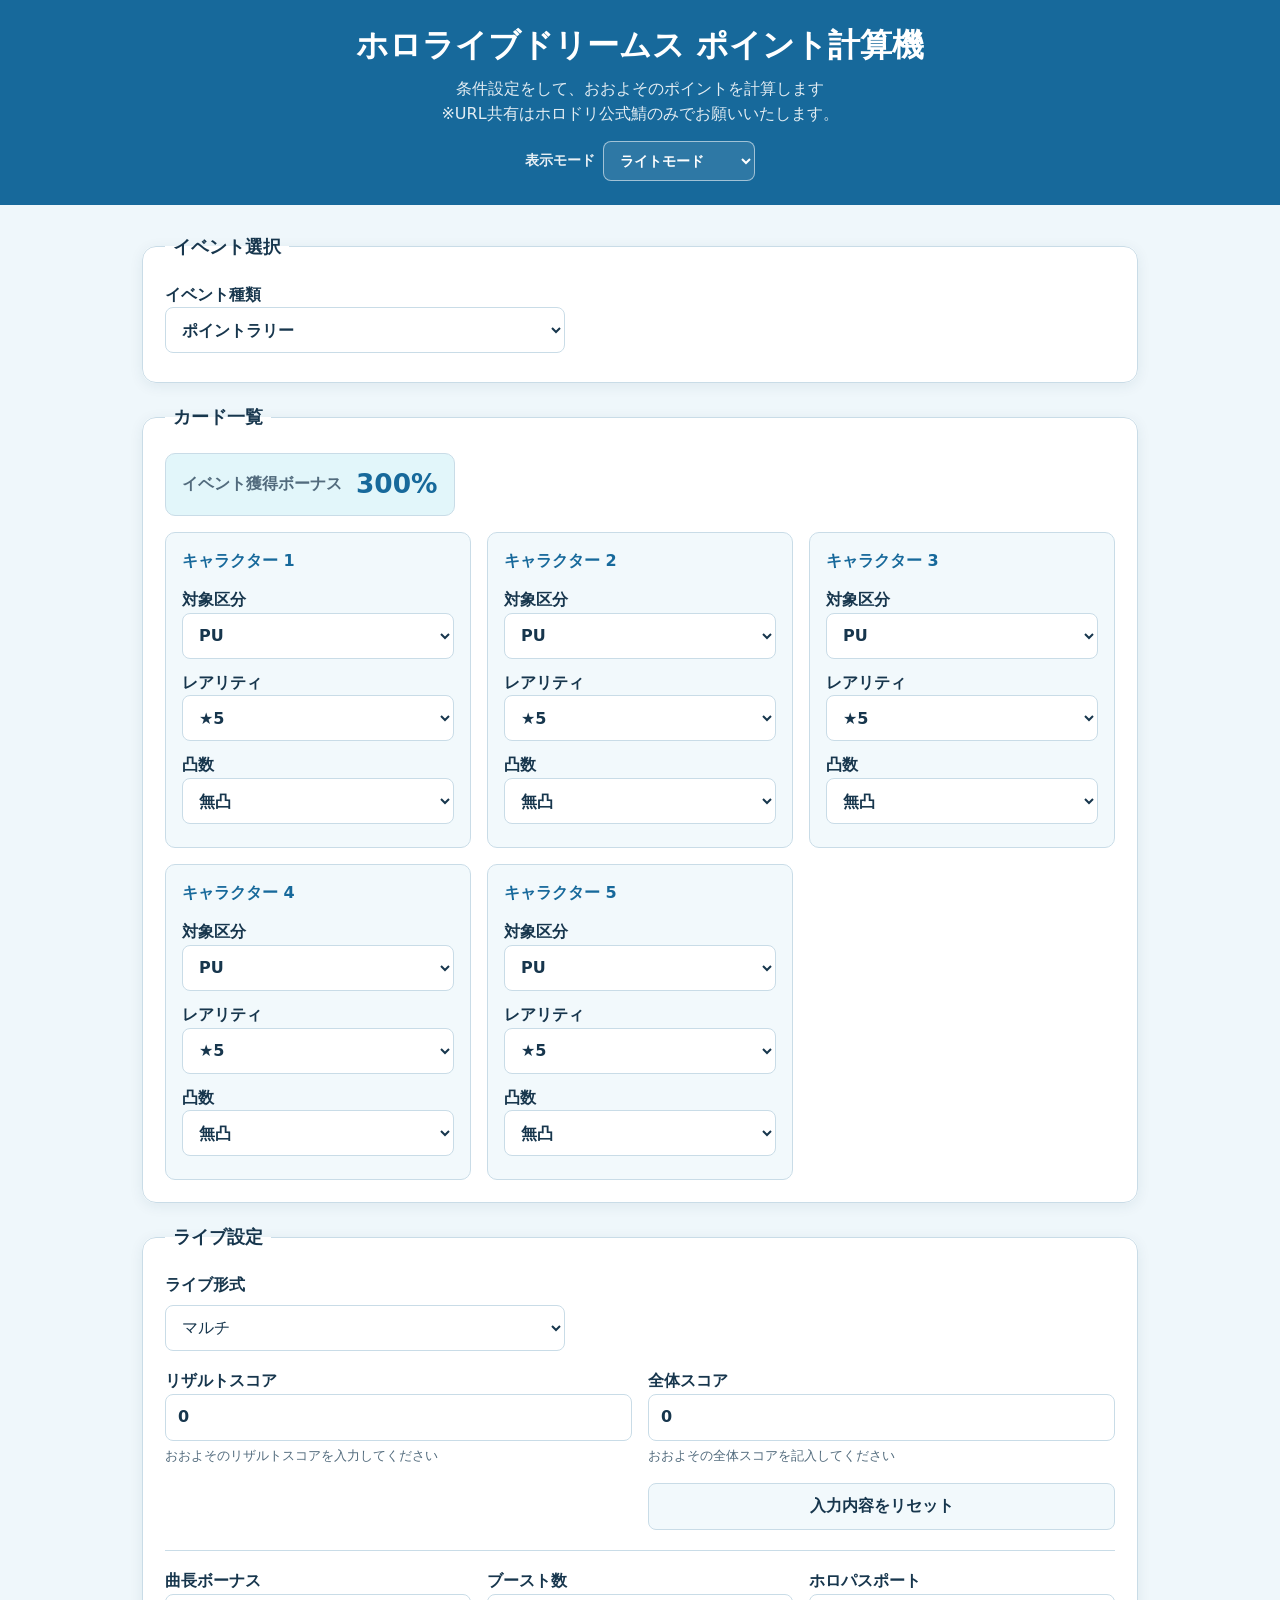
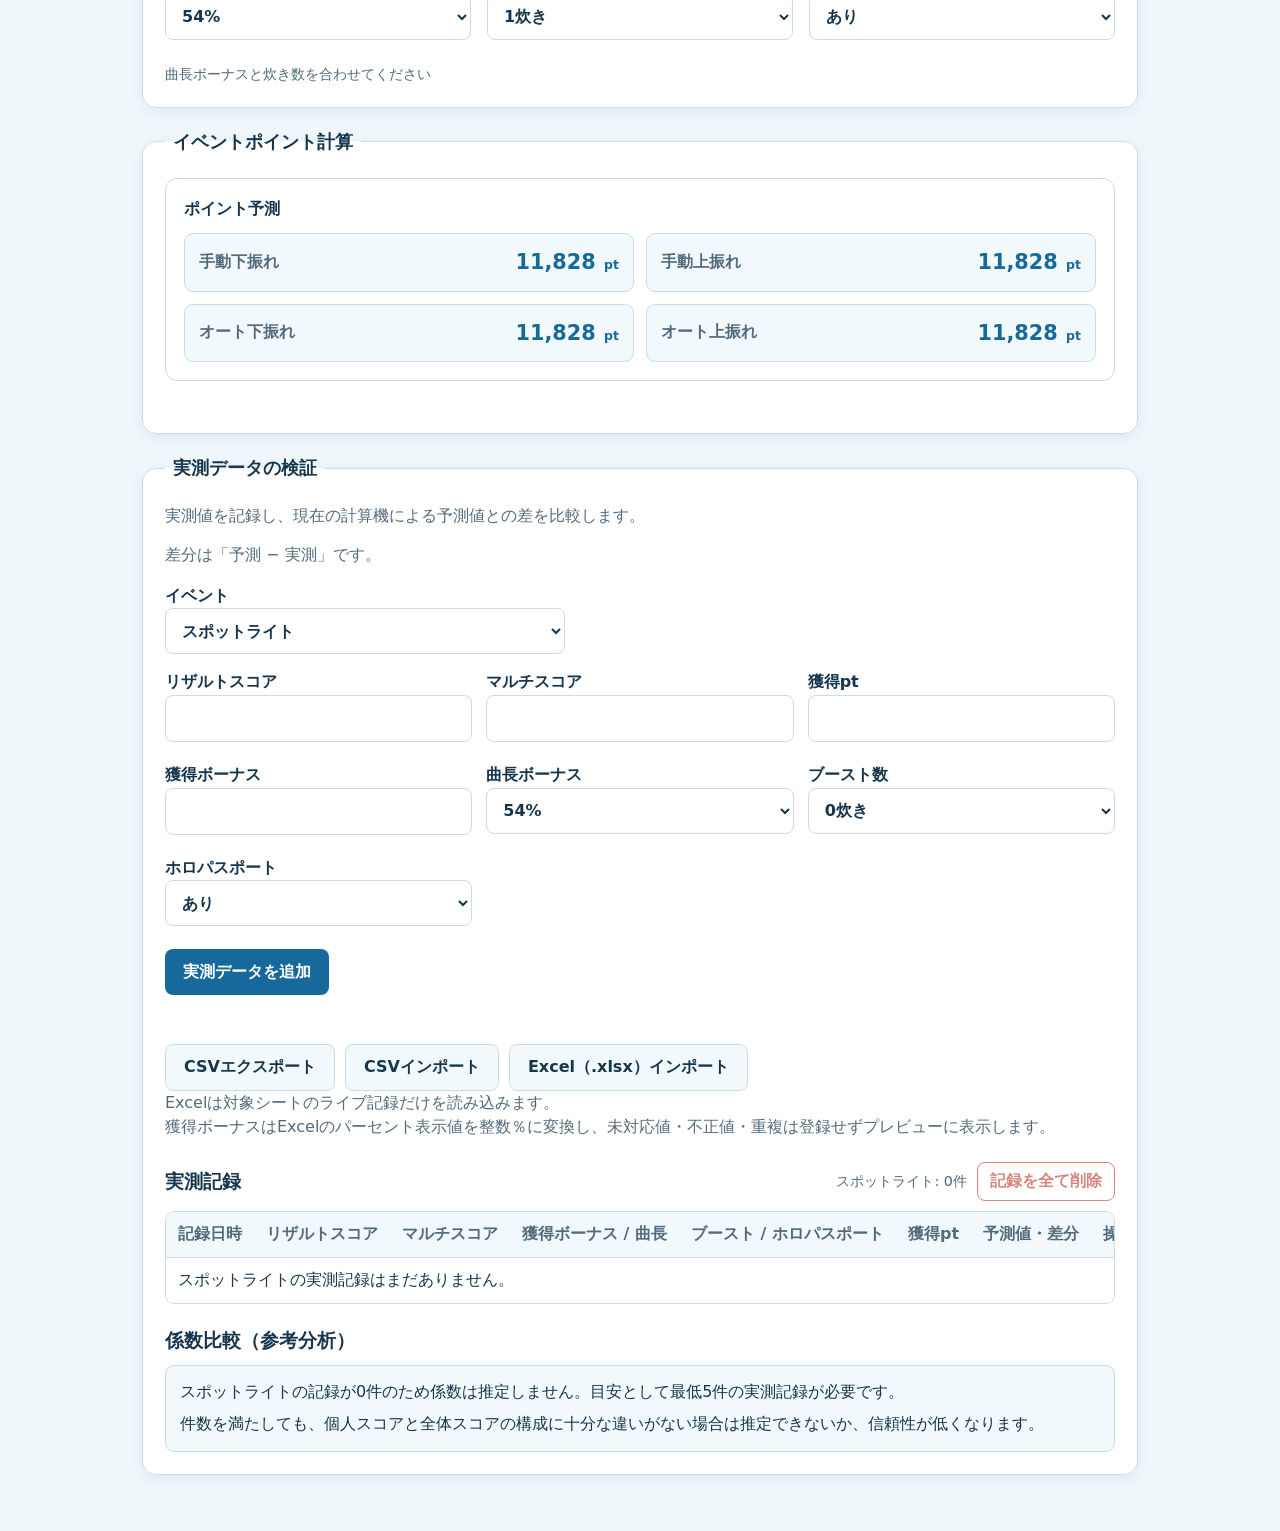
==== index.html @ d976ee6e "Update page sharing descriptions Co-authored-by: Copilot <223556219+Copilot@users.noreply.github.com" ====
<!doctype html>
<html lang="ja">
<head>
  <meta charset="utf-8">
  <meta name="viewport" content="width=device-width, initial-scale=1">
  <meta name="description" content="編成とライブ条件からイベントポイントを計算します。&#10;※URL共有はホロドリ公式鯖のみでお願いいたします。">
  <meta property="og:description" content="編成とライブ条件からイベントポイントを計算します。&#10;※URL共有はホロドリ公式鯖のみでお願いいたします。">
  <meta name="theme-color" content="#17699b">
  <title>ホロライブドリームス ポイント計算機</title>
  <link rel="stylesheet" href="style.css">
</head>
<body data-theme="light">
  <header class="site-header">
    <div class="header-copy">
      <h1>ホロライブドリームス ポイント計算機</h1>
      <p>条件設定をして、おおよそのポイントを計算します<br>※URL共有はホロドリ公式鯖のみでお願いいたします。</p>
    </div>
    <label class="theme-control" for="theme-mode">
      <span>表示モード</span>
      <select id="theme-mode" aria-label="表示モード">
        <option value="light">ライトモード</option>
        <option value="dark">ダークモード</option>
      </select>
    </label>
  </header>

  <main class="calculator">
    <p id="storage-error" class="storage-error" role="alert" hidden></p>

    <fieldset class="event-settings">
      <legend>イベント選択</legend>
      <div class="event-controls">
        <label class="event-type-control" for="event-mode">
          イベント種類
          <select id="event-mode">
            <option value="rally">ポイントラリー</option>
            <option value="spotlight">スポットライト</option>
          </select>
        </label>
      </div>
    </fieldset>

    <fieldset class="team-settings">
      <legend>カード一覧</legend>
      <div class="card-list-summary">
        <div class="formation-summary" aria-live="polite">
          <span>イベント獲得ボーナス</span>
          <strong id="formation-bonus">0%</strong>
        </div>
      </div>
      <div id="character-list" class="character-grid"></div>
    </fieldset>

    <fieldset class="live-settings">
      <legend>ライブ設定</legend>
      <div class="live-format form-field">
        <label for="live-mode">ライブ形式</label>
        <select id="live-mode">
          <option value="solo">ソロ</option>
          <option value="multi" selected>マルチ</option>
        </select>
      </div>

      <div class="score-settings-group">
        <label for="unit-score">
          リザルトスコア
          <input id="unit-score" type="text" inputmode="numeric" pattern="[0-9]*" value="0" autocomplete="off">
          <span class="field-help">おおよそのリザルトスコアを入力してください</span>
        </label>
        <div id="multi-score-field" class="multi-score-group" hidden>
          <label for="multi-score">
            全体スコア
            <input id="multi-score" type="text" inputmode="numeric" pattern="[0-9]*" value="0" autocomplete="off">
            <span class="field-help">おおよその全体スコアを記入してください</span>
          </label>
          <button id="reset-settings" class="reset-button" type="button">入力内容をリセット</button>
        </div>
      </div>

      <div class="bonus-settings-group">
        <label for="song-rate">
          曲長ボーナス
          <select id="song-rate"></select>
        </label>
        <label for="boost-count">
          ブースト数
          <select id="boost-count">
            <option value="0">0炊き</option>
            <option value="1" selected>1炊き</option>
            <option value="2">2炊き</option>
            <option value="3">3炊き</option>
            <option value="5">5炊き</option>
            <option value="10">10炊き</option>
          </select>
        </label>
        <label for="holopass">
          ホロパスポート
          <select id="holopass">
            <option value="1">なし</option>
            <option value="2" selected>あり</option>
          </select>
        </label>
        <p class="field-help bonus-note">曲長ボーナスと炊き数を合わせてください</p>
      </div>
    </fieldset>

    <fieldset class="calculation-settings">
      <legend>イベントポイント計算</legend>
      <output id="point-result" hidden>—</output>
      <div class="range-results" aria-label="ポイント予測">
        <h3>ポイント予測</h3>
        <div class="range-results-grid">
          <div class="range-result">
            <span>手動下振れ</span>
            <strong><output id="manual-low-result">—</output><small> pt</small></strong>
          </div>
          <div class="range-result">
            <span>手動上振れ</span>
            <strong><output id="manual-high-result">—</output><small> pt</small></strong>
          </div>
          <div class="range-result">
            <span>オート下振れ</span>
            <strong><output id="auto-low-result">—</output><small> pt</small></strong>
          </div>
          <div class="range-result">
            <span>オート上振れ</span>
            <strong><output id="auto-high-result">—</output><small> pt</small></strong>
          </div>
        </div>
      </div>
      <p id="point-error" class="point-error" role="alert"></p>
    </fieldset>

    <div id="spotlight-validation-root"></div>
  </main>
  <script src="script.js"></script>
  <script src="xlsx-import.js"></script>
  <script src="validation.js"></script>
</body>
</html>
---- style.css ----
:root,
body[data-theme="light"] {
  color-scheme: light;
  --page-bg: #eff7fb;
  --surface: #ffffff;
  --surface-muted: #f2f9fc;
  --text: #17364d;
  --muted: #526b7d;
  --border: #c9dce7;
  --primary: #17699b;
  --primary-hover: #12557f;
  --accent: #159fbe;
  --accent-soft: #e2f6fa;
  --result-bg: #e6f7fb;
  --header-bg: #17699b;
  --danger: #b42318;
  --shadow: 0 3px 14px rgb(22 66 91 / 8%);
}

* {
  box-sizing: border-box;
}

body {
  min-width: 320px;
  margin: 0;
  background: var(--page-bg);
  color: var(--text);
  font-family: system-ui, -apple-system, BlinkMacSystemFont, "Segoe UI", sans-serif;
  line-height: 1.55;
}

body[data-theme="dark"] {
  color-scheme: dark;
  --page-bg: #101b25;
  --surface: #182936;
  --surface-muted: #203644;
  --text: #e6f1f7;
  --muted: #b2c7d3;
  --border: #365364;
  --primary: #2785b8;
  --primary-hover: #3599cb;
  --accent: #56c8df;
  --accent-soft: #173b49;
  --result-bg: #173947;
  --header-bg: #143b55;
  --danger: #ff9a91;
  --shadow: 0 3px 16px rgb(0 0 0 / 20%);
}

.site-header {
  display: grid;
  grid-template-columns: minmax(0, 1fr) minmax(0, 700px) minmax(0, 1fr);
  min-height: 166px;
  align-items: center;
  gap: 16px;
  padding: 24px clamp(16px, 4vw, 48px);
  background: var(--header-bg);
  color: #ffffff;
  text-align: center;
}

.header-copy {
  grid-column: 2;
  min-width: 0;
  max-width: 700px;
  justify-self: center;
}

.site-header h1 {
  margin: 0;
  font-size: clamp(1.45rem, 3vw, 2rem);
  line-height: 1.35;
}

.site-header p {
  max-width: 680px;
  margin: 10px auto 0;
  color: rgb(255 255 255 / 88%);
}

.theme-control {
  grid-column: 3;
  display: flex;
  align-items: center;
  justify-self: end;
  gap: 8px;
  margin: 0;
  color: rgb(255 255 255 / 90%);
  font-size: 0.88rem;
  font-weight: 600;
  white-space: nowrap;
}

.theme-control select {
  width: auto;
  min-width: 9.5rem;
  min-height: 40px;
  border-color: rgb(255 255 255 / 55%);
  background: rgb(255 255 255 / 10%);
  color: #ffffff;
}

.theme-control option {
  background: var(--surface);
  color: var(--text);
}

.calculator {
  max-width: 1040px;
  margin: 28px auto 56px;
  padding: 0 22px;
}

fieldset {
  min-width: 0;
  margin: 0 0 20px;
  padding: 22px;
  border: 1px solid var(--border);
  border-radius: 14px;
  background: var(--surface);
  box-shadow: var(--shadow);
}

legend {
  padding: 0 8px;
  font-size: 1.12rem;
  font-weight: 750;
}

label {
  display: block;
  margin: 0 0 7px;
  font-weight: 600;
}

.form-field {
  min-width: 0;
}

input[type="text"],
input[type="number"],
select {
  display: block;
  width: 100%;
  min-height: 46px;
  padding: 10px 12px;
  border: 1px solid var(--border);
  border-radius: 8px;
  background: var(--surface);
  color: var(--text);
  font: inherit;
}

input[type="number"] {
  appearance: textfield;
  -moz-appearance: textfield;
}

input[type="number"]::-webkit-inner-spin-button,
input[type="number"]::-webkit-outer-spin-button {
  margin: 0;
  -webkit-appearance: none;
}

input[type="checkbox"],
input[type="radio"] {
  width: 18px;
  height: 18px;
  margin: 0;
  accent-color: var(--primary);
}

input:focus-visible,
select:focus-visible,
button:focus-visible {
  outline: 3px solid var(--accent);
  outline-offset: 2px;
}

button {
  min-height: 46px;
  padding: 10px 18px;
  border: 0;
  border-radius: 8px;
  font: inherit;
  font-weight: 700;
  cursor: pointer;
}

button:hover {
  background: var(--primary-hover);
}

.storage-error {
  margin: 0 0 16px;
  padding: 12px 14px;
  border: 1px solid var(--border);
  border-radius: 8px;
  background: var(--surface);
  color: var(--danger);
}

.event-controls {
  display: flex;
  align-items: end;
  justify-content: space-between;
  gap: 18px;
}

.event-type-control {
  width: min(100%, 400px);
}

.formation-summary {
  display: flex;
  min-width: 230px;
  align-items: center;
  justify-content: space-between;
  gap: 14px;
  padding: 10px 16px;
  border: 1px solid var(--border);
  border-radius: 10px;
  background: var(--accent-soft);
  color: var(--muted);
  font-weight: 700;
}

.formation-summary strong {
  color: var(--primary);
  font-size: 1.65rem;
}

.section-description {
  margin: 0;
  color: var(--muted);
}

.card-list-summary {
  display: flex;
  align-items: center;
  justify-content: space-between;
  gap: 16px;
  margin-bottom: 16px;
}

.character-grid {
  display: grid;
  grid-template-columns: repeat(3, minmax(0, 1fr));
  gap: 16px;
}

.character-card {
  min-width: 0;
  padding: 16px;
  border: 1px solid var(--border);
  border-radius: 10px;
  background: var(--surface-muted);
}

.character-card h3 {
  margin: 0 0 14px;
  color: var(--primary);
  font-size: 1rem;
}

.character-card label + label {
  margin-top: 12px;
}

.live-format {
  max-width: 400px;
}

.score-settings-group {
  display: grid;
  grid-template-columns: repeat(2, minmax(0, 1fr));
  align-items: start;
  gap: 16px;
  margin-top: 18px;
}

.multi-score-group {
  display: flex;
  min-width: 0;
  flex-direction: column;
  gap: 10px;
}

.field-help {
  display: block;
  margin-top: 5px;
  color: var(--muted);
  font-size: 0.82rem;
  font-weight: 400;
}

[hidden] {
  display: none !important;
}

.reset-button {
  width: 100%;
  background: var(--surface-muted);
  color: var(--text);
  border: 1px solid var(--border);
}

.reset-button:hover {
  background: var(--accent-soft);
}

.bonus-settings-group {
  display: grid;
  grid-template-columns: repeat(3, minmax(0, 1fr));
  gap: 16px;
  margin-top: 20px;
  padding-top: 18px;
  border-top: 1px solid var(--border);
}

.bonus-note {
  grid-column: 1 / -1;
  margin: 0;
  font-size: 0.9rem;
}

.point-error {
  min-height: 1.4em;
  margin: 8px 0 0;
  color: var(--danger);
  text-align: center;
}

.range-results {
  margin-top: 0;
  padding: 18px;
  border: 1px solid var(--border);
  border-radius: 12px;
  background: var(--surface);
}

.range-results h3 {
  margin: 0 0 12px;
  font-size: 1rem;
}

.range-results-grid {
  display: grid;
  grid-template-columns: repeat(2, minmax(0, 1fr));
  gap: 12px;
}

.range-result {
  display: flex;
  min-width: 0;
  align-items: center;
  justify-content: space-between;
  gap: 12px;
  padding: 12px 14px;
  border: 1px solid var(--border);
  border-radius: 9px;
  background: var(--surface-muted);
}

.range-result > span {
  color: var(--muted);
  font-weight: 700;
}

.range-result strong {
  color: var(--primary);
  font-size: 1.3rem;
  white-space: nowrap;
}

.range-result small {
  margin-left: 4px;
  font-size: 0.78rem;
}

#spotlight-validation-root {
  margin-top: 20px;
}

.validation-description,
.validation-note {
  margin: 0 0 14px;
  color: var(--muted);
}

.validation-event-control {
  max-width: 400px;
  margin: 16px 0;
}

.validation-form-grid {
  display: grid;
  grid-template-columns: repeat(3, minmax(0, 1fr));
  gap: 14px;
}

.validation-actions,
.validation-file-actions {
  display: flex;
  flex-wrap: wrap;
  gap: 10px;
  margin-top: 16px;
}

.validation-import-preview {
  margin-top: 16px;
  padding: 14px;
  border: 1px solid var(--border);
  border-radius: 9px;
  background: var(--surface-muted);
}

.validation-import-preview h3 {
  margin: 0 0 8px;
}

.validation-import-errors {
  margin: 10px 0 0;
  color: var(--danger);
}

.validation-import-errors li + li {
  margin-top: 4px;
}

.validation-import-preview .validation-table {
  min-width: 720px;
}

.validation-xlsx-sheet-table {
  min-width: 720px;
  margin-bottom: 14px;
}

.validation-xlsx-record-table-wrap {
  max-height: 520px;
  overflow: auto;
}

.validation-xlsx-record-table {
  min-width: 1500px;
}

.validation-xlsx-record-table thead {
  position: sticky;
  top: 0;
  z-index: 1;
}

.validation-primary-button {
  background: var(--primary);
  color: #ffffff;
}

.validation-secondary-button {
  border: 1px solid var(--border);
  background: var(--surface-muted);
  color: var(--text);
}

.validation-secondary-button:hover {
  background: var(--accent-soft);
}

.validation-message {
  min-height: 1.4em;
  margin: 10px 0 0;
  color: var(--muted);
}

.validation-message.is-error {
  color: var(--danger);
}

.validation-records,
.validation-analysis {
  margin-top: 22px;
}

.validation-records-header,
.validation-record-actions,
.validation-delete-confirmation-actions {
  display: flex;
  align-items: center;
  flex-wrap: wrap;
  gap: 10px;
}

.validation-records-header {
  justify-content: space-between;
  margin-bottom: 10px;
}

.validation-records h3,
.validation-analysis h3 {
  margin: 0 0 10px;
}

.validation-records-header h3 {
  margin: 0;
}

.validation-record-count {
  color: var(--muted);
  font-size: 0.9rem;
}

.validation-delete-event-button {
  min-height: 36px;
  padding: 6px 12px;
  border: 1px solid var(--danger);
  background: var(--surface);
  color: var(--danger);
}

.validation-delete-event-button:hover:not(:disabled) {
  background: var(--surface-muted);
}

.validation-delete-event-button:disabled {
  cursor: not-allowed;
  opacity: 0.55;
}

.validation-delete-confirmation {
  margin-bottom: 14px;
  padding: 12px 14px;
  border: 1px solid var(--danger);
  border-radius: 9px;
  background: var(--surface-muted);
}

.validation-delete-confirmation p {
  margin: 0;
}

.validation-delete-confirmation-actions {
  margin-top: 10px;
}

.validation-delete-event-confirm {
  min-height: 36px;
  padding: 6px 12px;
  border: 1px solid var(--danger);
  background: var(--danger);
  color: var(--surface);
}

.validation-table-wrap {
  overflow-x: auto;
  border: 1px solid var(--border);
  border-radius: 9px;
}

.validation-table {
  width: 100%;
  min-width: 860px;
  border-collapse: collapse;
  background: var(--surface);
}

.validation-table th,
.validation-table td {
  padding: 10px 12px;
  border-bottom: 1px solid var(--border);
  text-align: left;
  vertical-align: top;
}

.validation-table th {
  background: var(--surface-muted);
  color: var(--muted);
  white-space: nowrap;
}

.validation-table tr:last-child td {
  border-bottom: 0;
}

.validation-delete-button {
  min-height: 36px;
  padding: 6px 12px;
  border: 1px solid var(--border);
  background: var(--surface-muted);
  color: var(--text);
}

.validation-delete-button:hover {
  background: var(--accent-soft);
}

@media (max-width: 520px) {
  .validation-records-header {
    align-items: flex-start;
  }

  .validation-record-actions {
    width: 100%;
    justify-content: space-between;
  }
}

.validation-predictions {
  min-width: 300px;
}

.validation-predictions summary {
  color: var(--primary);
  cursor: pointer;
  font-weight: 700;
}

.validation-prediction-list {
  display: grid;
  gap: 8px;
  margin: 10px 0 0;
}

.validation-prediction {
  padding: 9px 10px;
  border: 1px solid var(--border);
  border-radius: 8px;
  background: var(--surface-muted);
}

.validation-prediction dt {
  color: var(--muted);
  font-weight: 700;
}

.validation-prediction dd {
  margin: 3px 0 0;
}

.validation-delta-high {
  color: var(--danger);
  font-weight: 700;
}

.validation-delta-low {
  color: var(--primary);
  font-weight: 700;
}

.validation-delta-even {
  color: var(--text);
  font-weight: 700;
}

.validation-analysis-content {
  padding: 14px;
  border: 1px solid var(--border);
  border-radius: 9px;
  background: var(--surface-muted);
}

.validation-analysis-content p {
  margin: 0 0 8px;
}

.validation-analysis-content p:last-child {
  margin-bottom: 0;
}

.validation-warning {
  color: var(--danger);
}

@media (max-width: 760px) {
  .character-grid {
    grid-template-columns: repeat(2, minmax(0, 1fr));
  }

  .bonus-settings-group {
    grid-template-columns: repeat(2, minmax(0, 1fr));
  }

  .validation-form-grid {
    grid-template-columns: repeat(2, minmax(0, 1fr));
  }
}

@media (max-width: 1280px) {
  .site-header {
    grid-template-columns: minmax(0, 1fr);
    gap: 14px;
    padding: 24px 20px;
  }

  .header-copy,
  .theme-control {
    grid-column: 1;
    justify-self: center;
  }
}

@media (max-width: 520px) {
  .site-header {
    min-height: 0;
    padding: 24px 16px;
  }

  .calculator {
    margin: 18px auto 36px;
    padding: 0 14px;
  }

  fieldset {
    margin-bottom: 16px;
    padding: 17px;
  }

  .event-controls {
    align-items: stretch;
    flex-direction: column;
  }

  .formation-summary {
    min-width: 0;
  }

  .card-list-summary {
    align-items: stretch;
    flex-direction: column;
  }

  .character-grid,
  .score-settings-group,
  .bonus-settings-group,
  .range-results-grid,
  .validation-form-grid {
    grid-template-columns: minmax(0, 1fr);
  }

}
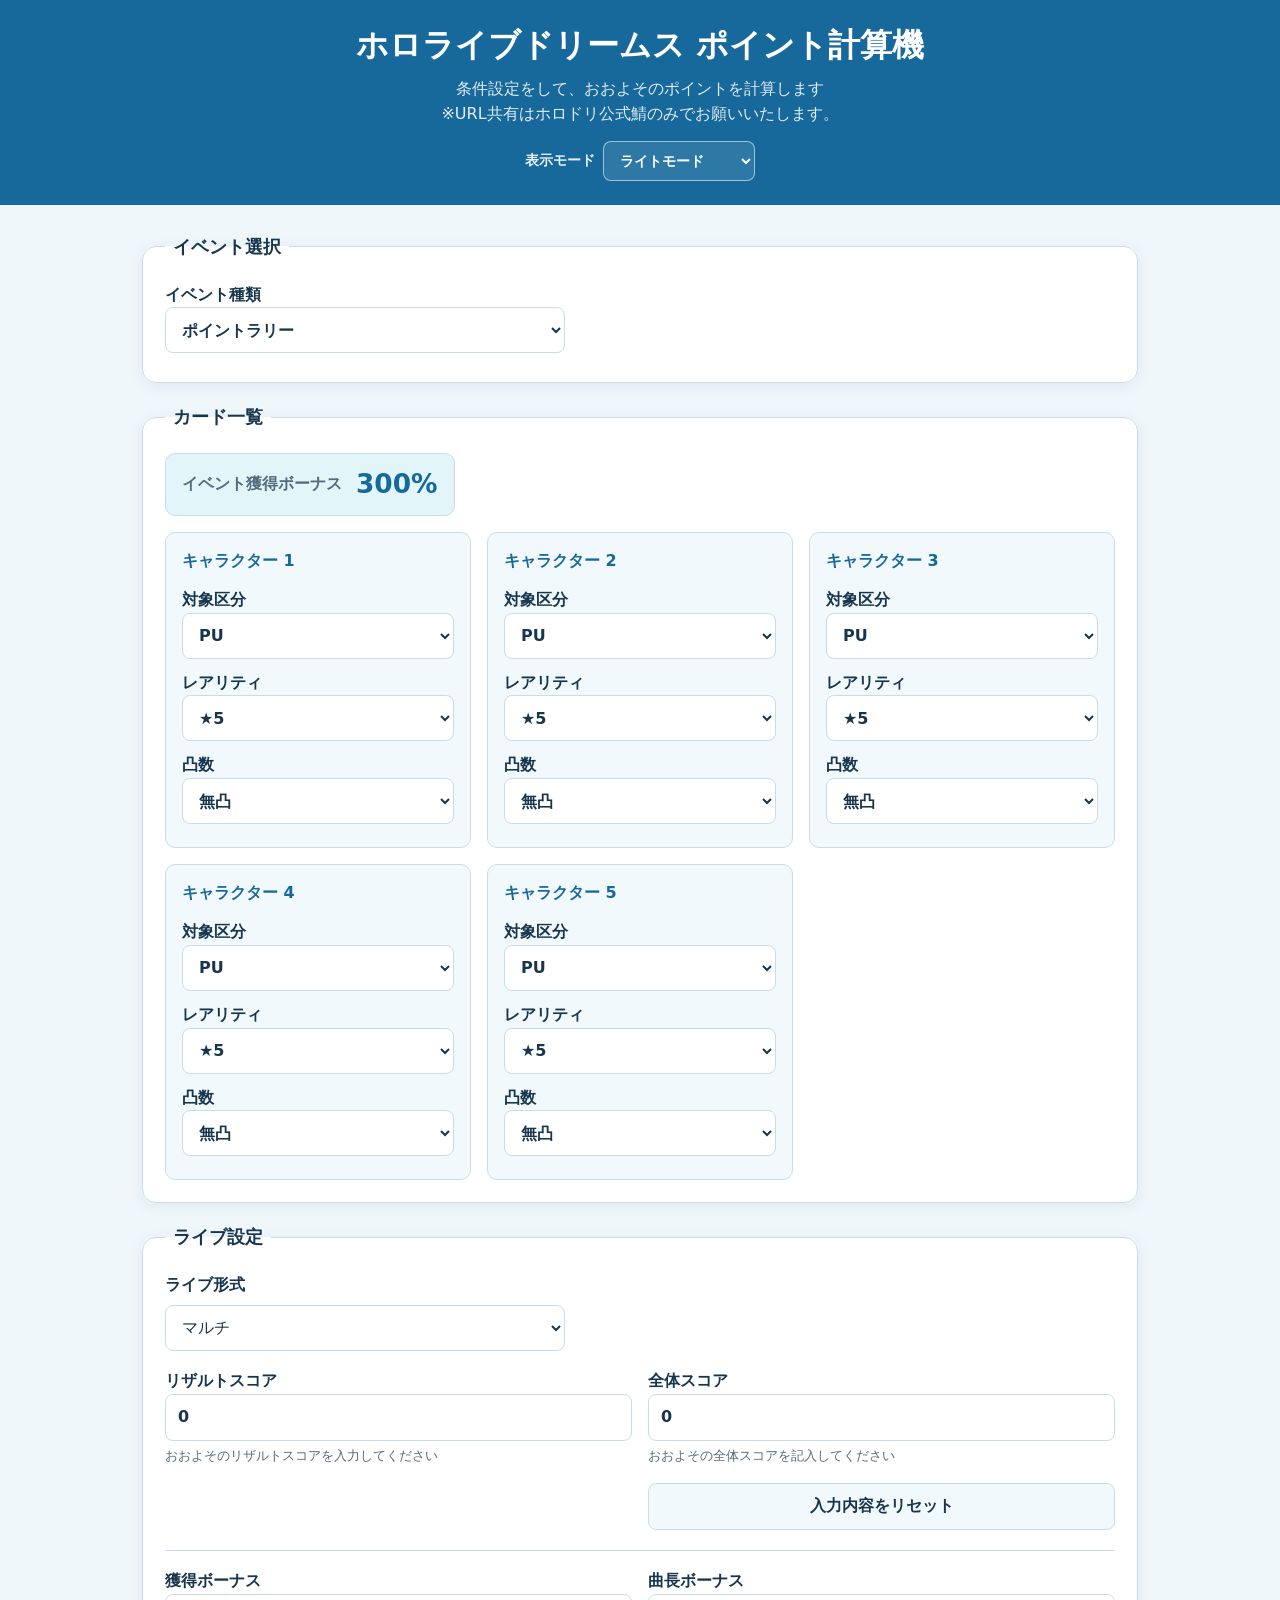
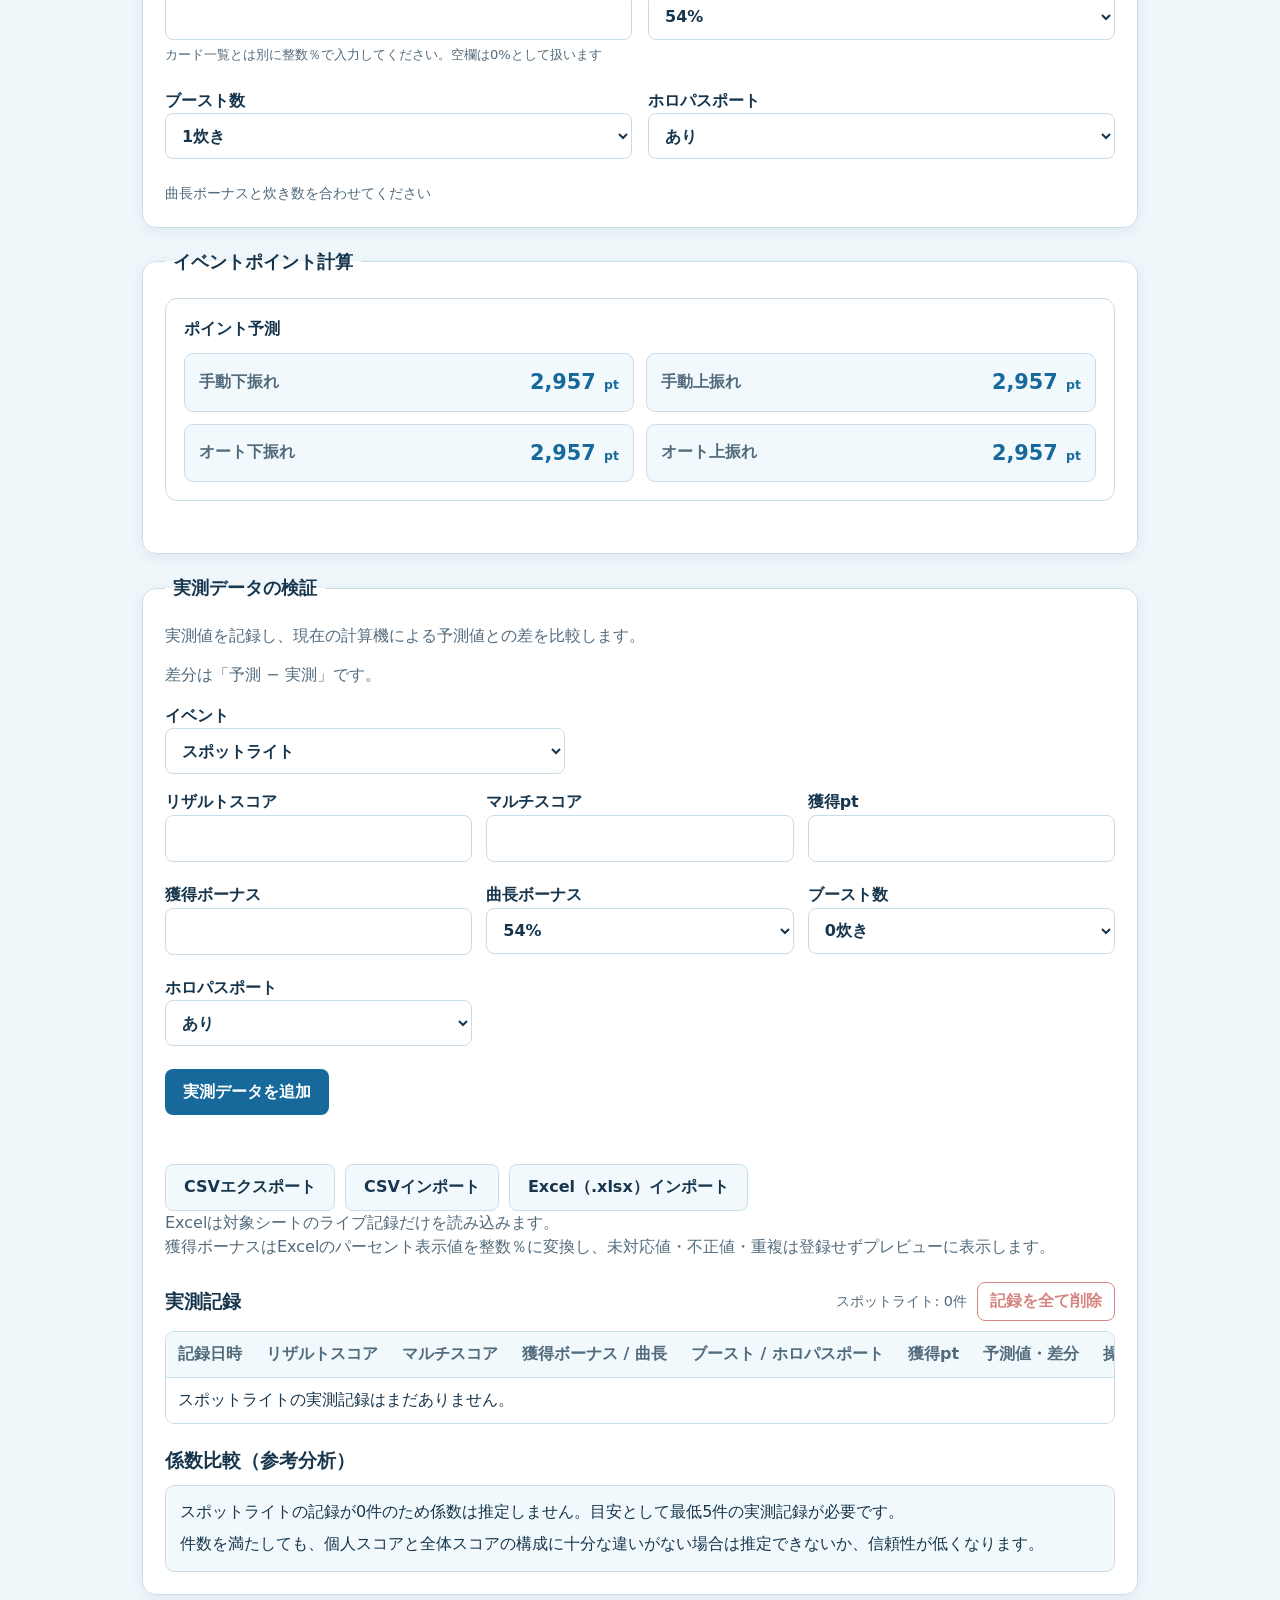
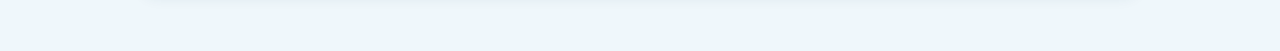
==== commit 04e5a8fc: "Add independent manual bonus input Co-authored-by: Copilot <223556219+Copilot@users.noreply.github.c" ====
--- a/index.html
+++ b/index.html
@@ -4,6 +4,7 @@
   <meta charset="utf-8">
   <meta name="viewport" content="width=device-width, initial-scale=1">
   <meta name="description" content="編成とライブ条件からイベントポイントを計算します。&#10;※URL共有はホロドリ公式鯖のみでお願いいたします。">
+  <meta property="og:title" content="ホロライブドリームス ポイント計算機">
   <meta property="og:description" content="編成とライブ条件からイベントポイントを計算します。&#10;※URL共有はホロドリ公式鯖のみでお願いいたします。">
   <meta name="theme-color" content="#17699b">
   <title>ホロライブドリームス ポイント計算機</title>
@@ -78,6 +79,11 @@
       </div>
 
       <div class="bonus-settings-group">
+        <label for="bonus-percent">
+          獲得ボーナス
+          <input id="bonus-percent" type="text" inputmode="numeric" pattern="[0-9]*" value="" autocomplete="off">
+          <span class="field-help">カード一覧とは別に整数％で入力してください。空欄は0%として扱います</span>
+        </label>
         <label for="song-rate">
           曲長ボーナス
           <select id="song-rate"></select>
--- a/style.css
+++ b/style.css
@@ -312,7 +312,7 @@
 
 .bonus-settings-group {
   display: grid;
-  grid-template-columns: repeat(3, minmax(0, 1fr));
+  grid-template-columns: repeat(2, minmax(0, 1fr));
   gap: 16px;
   margin-top: 20px;
   padding-top: 18px;
@@ -677,10 +677,6 @@
     grid-template-columns: repeat(2, minmax(0, 1fr));
   }
 
-  .bonus-settings-group {
-    grid-template-columns: repeat(2, minmax(0, 1fr));
-  }
-
   .validation-form-grid {
     grid-template-columns: repeat(2, minmax(0, 1fr));
   }
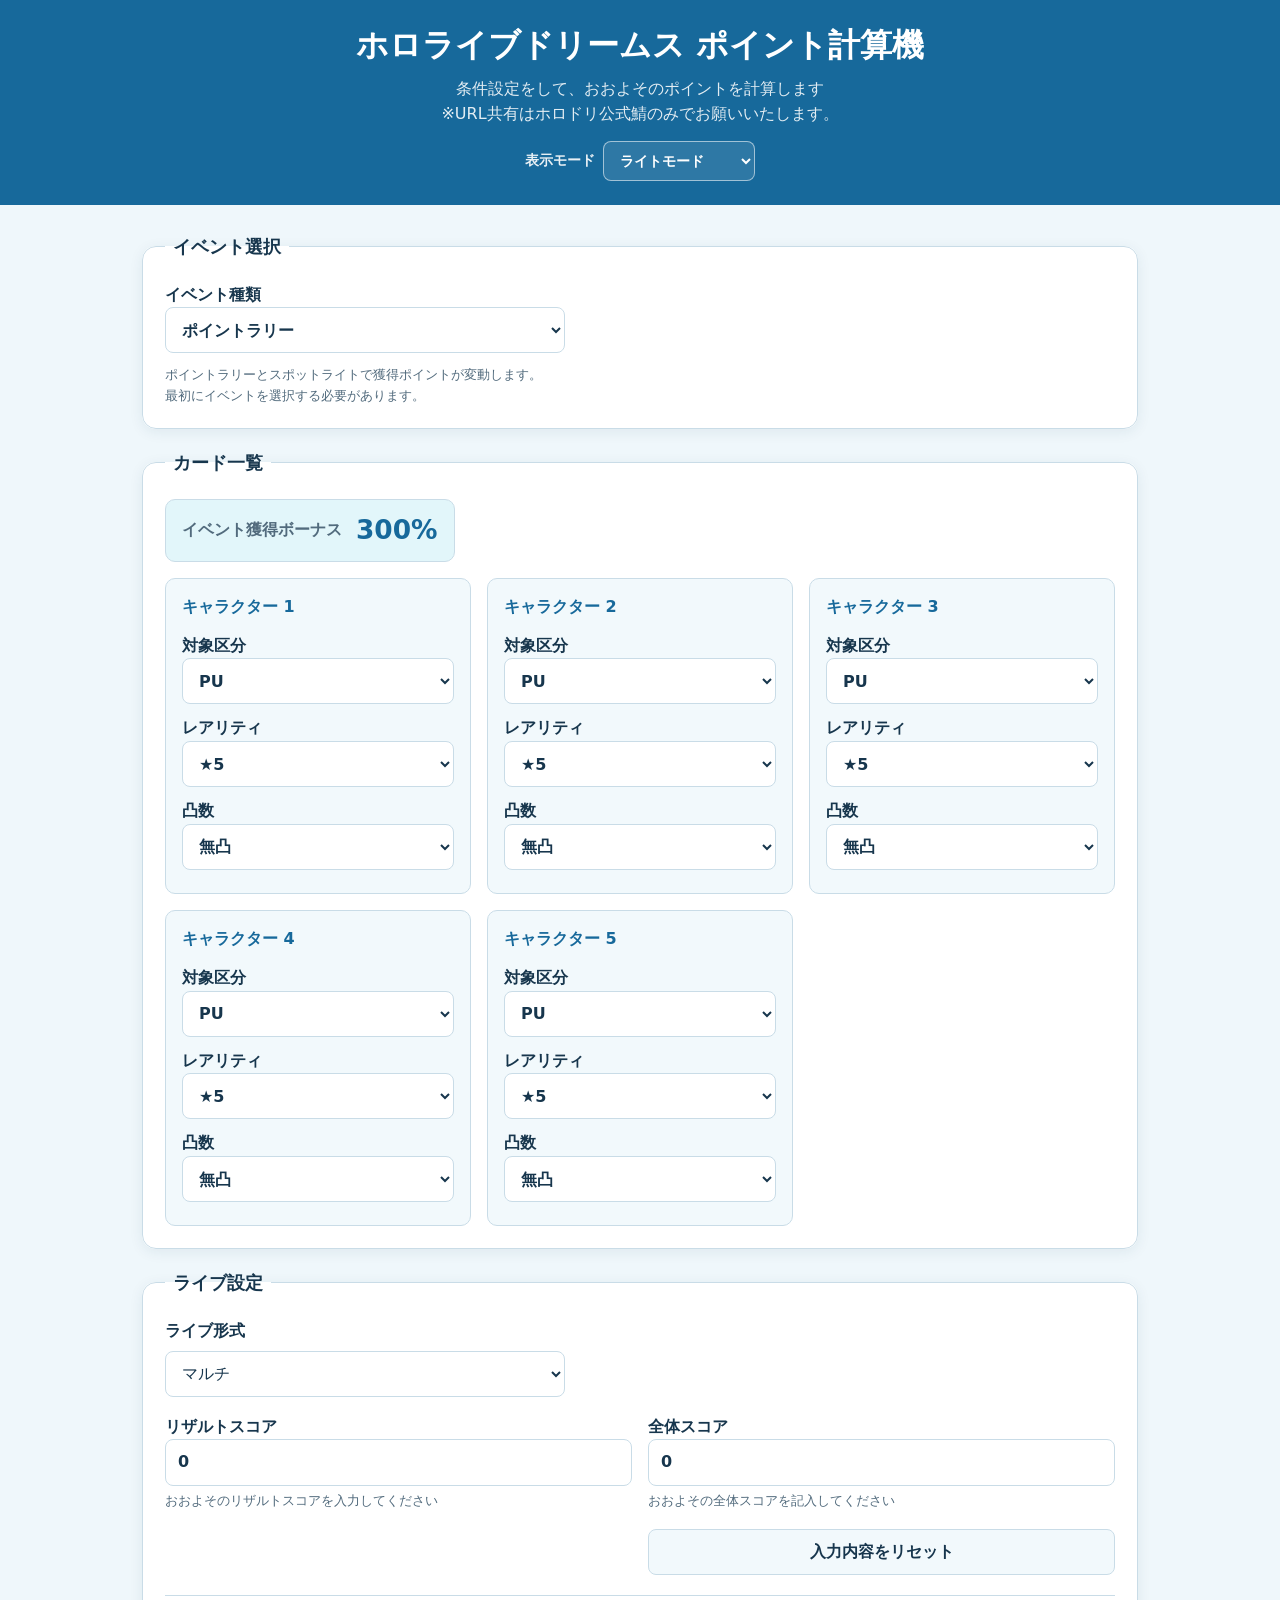
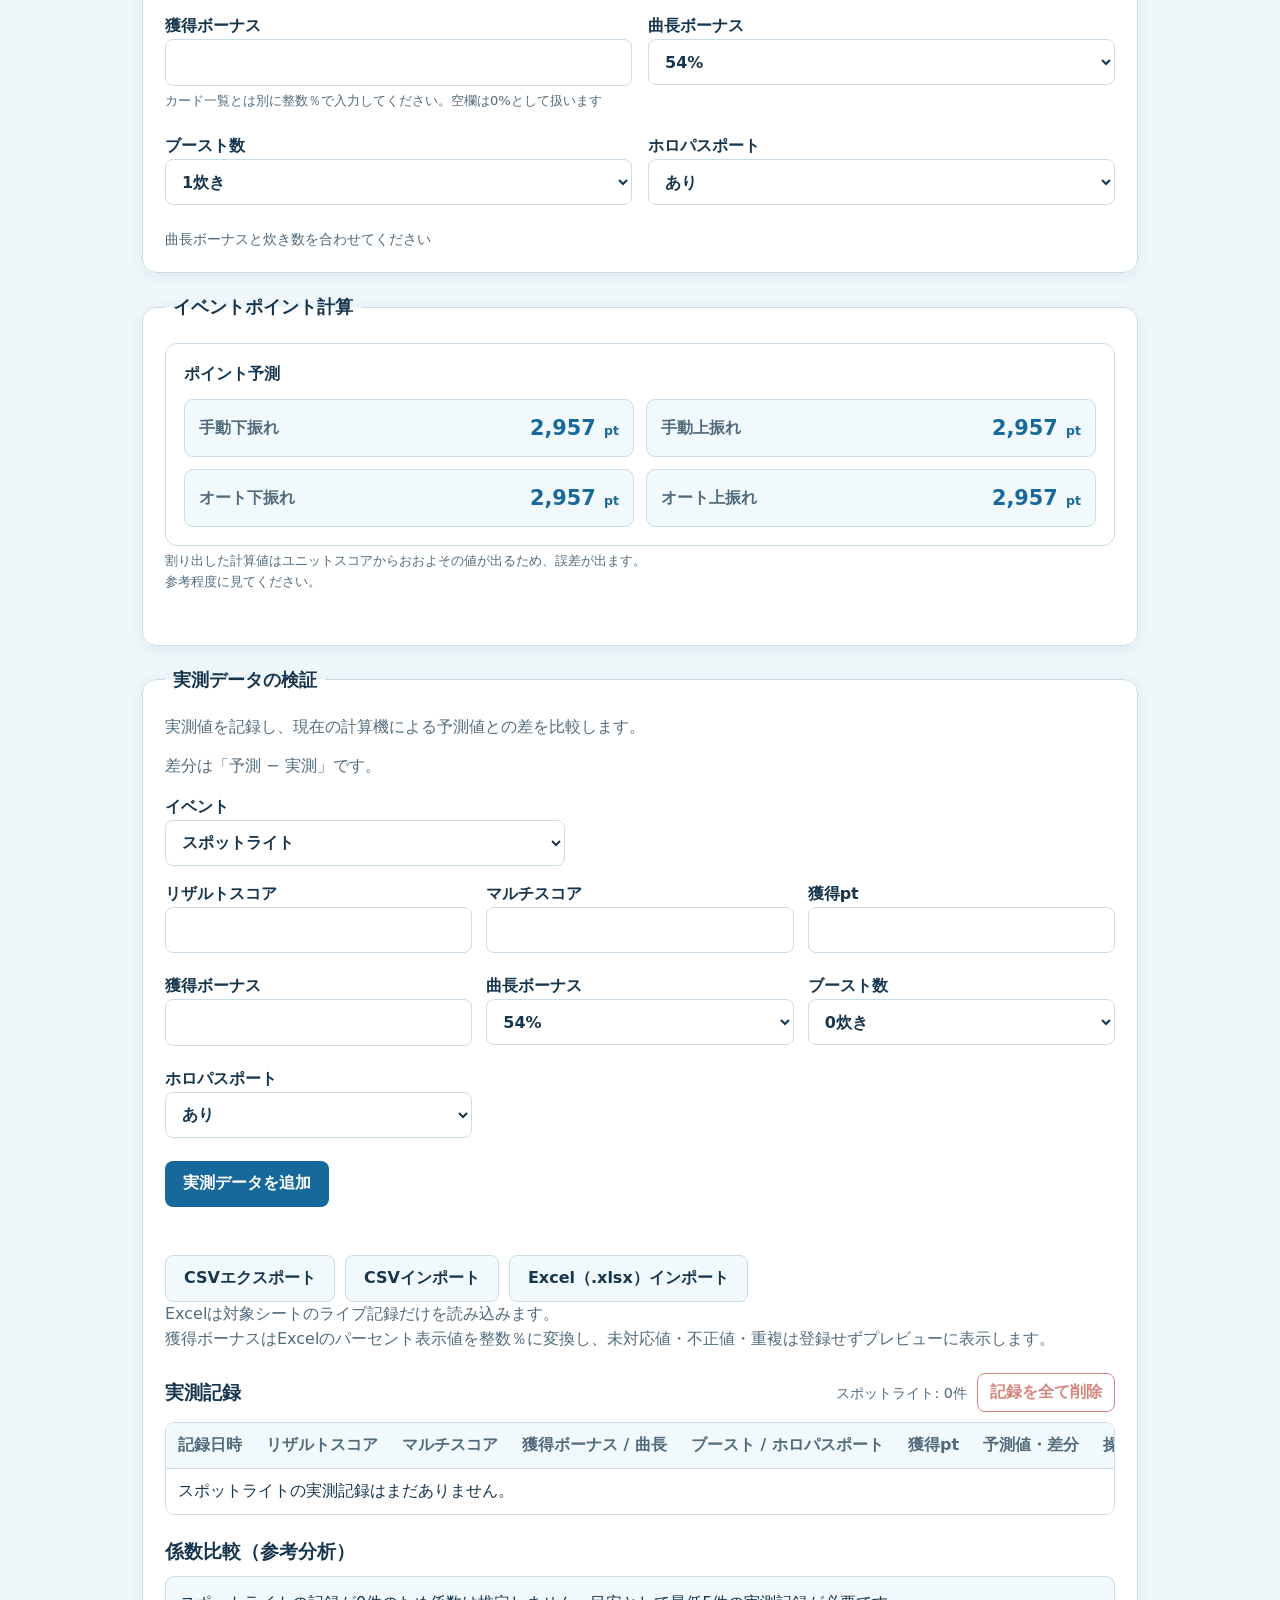
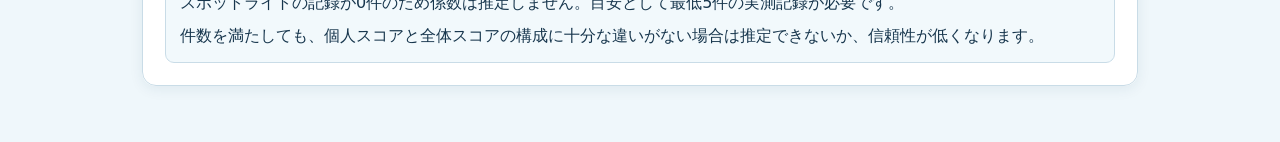
==== commit 2654c2e6: "Add calculator guidance text Co-authored-by: Copilot <223556219+Copilot@users.noreply.github.com>" ====
--- a/index.html
+++ b/index.html
@@ -39,6 +39,7 @@
           </select>
         </label>
       </div>
+      <p class="field-help event-type-help">ポイントラリーとスポットライトで獲得ポイントが変動します。<br>最初にイベントを選択する必要があります。</p>
     </fieldset>
 
     <fieldset class="team-settings">
@@ -134,6 +135,7 @@
           </div>
         </div>
       </div>
+      <p class="field-help point-prediction-help">割り出した計算値はユニットスコアからおおよその値が出るため、誤差が出ます。<br>参考程度に見てください。</p>
       <p id="point-error" class="point-error" role="alert"></p>
     </fieldset>
 
--- a/style.css
+++ b/style.css
@@ -212,6 +212,11 @@
   width: min(100%, 400px);
 }
 
+.event-type-help,
+.point-prediction-help {
+  margin: 8px 0 0;
+}
+
 .formation-summary {
   display: flex;
   min-width: 230px;
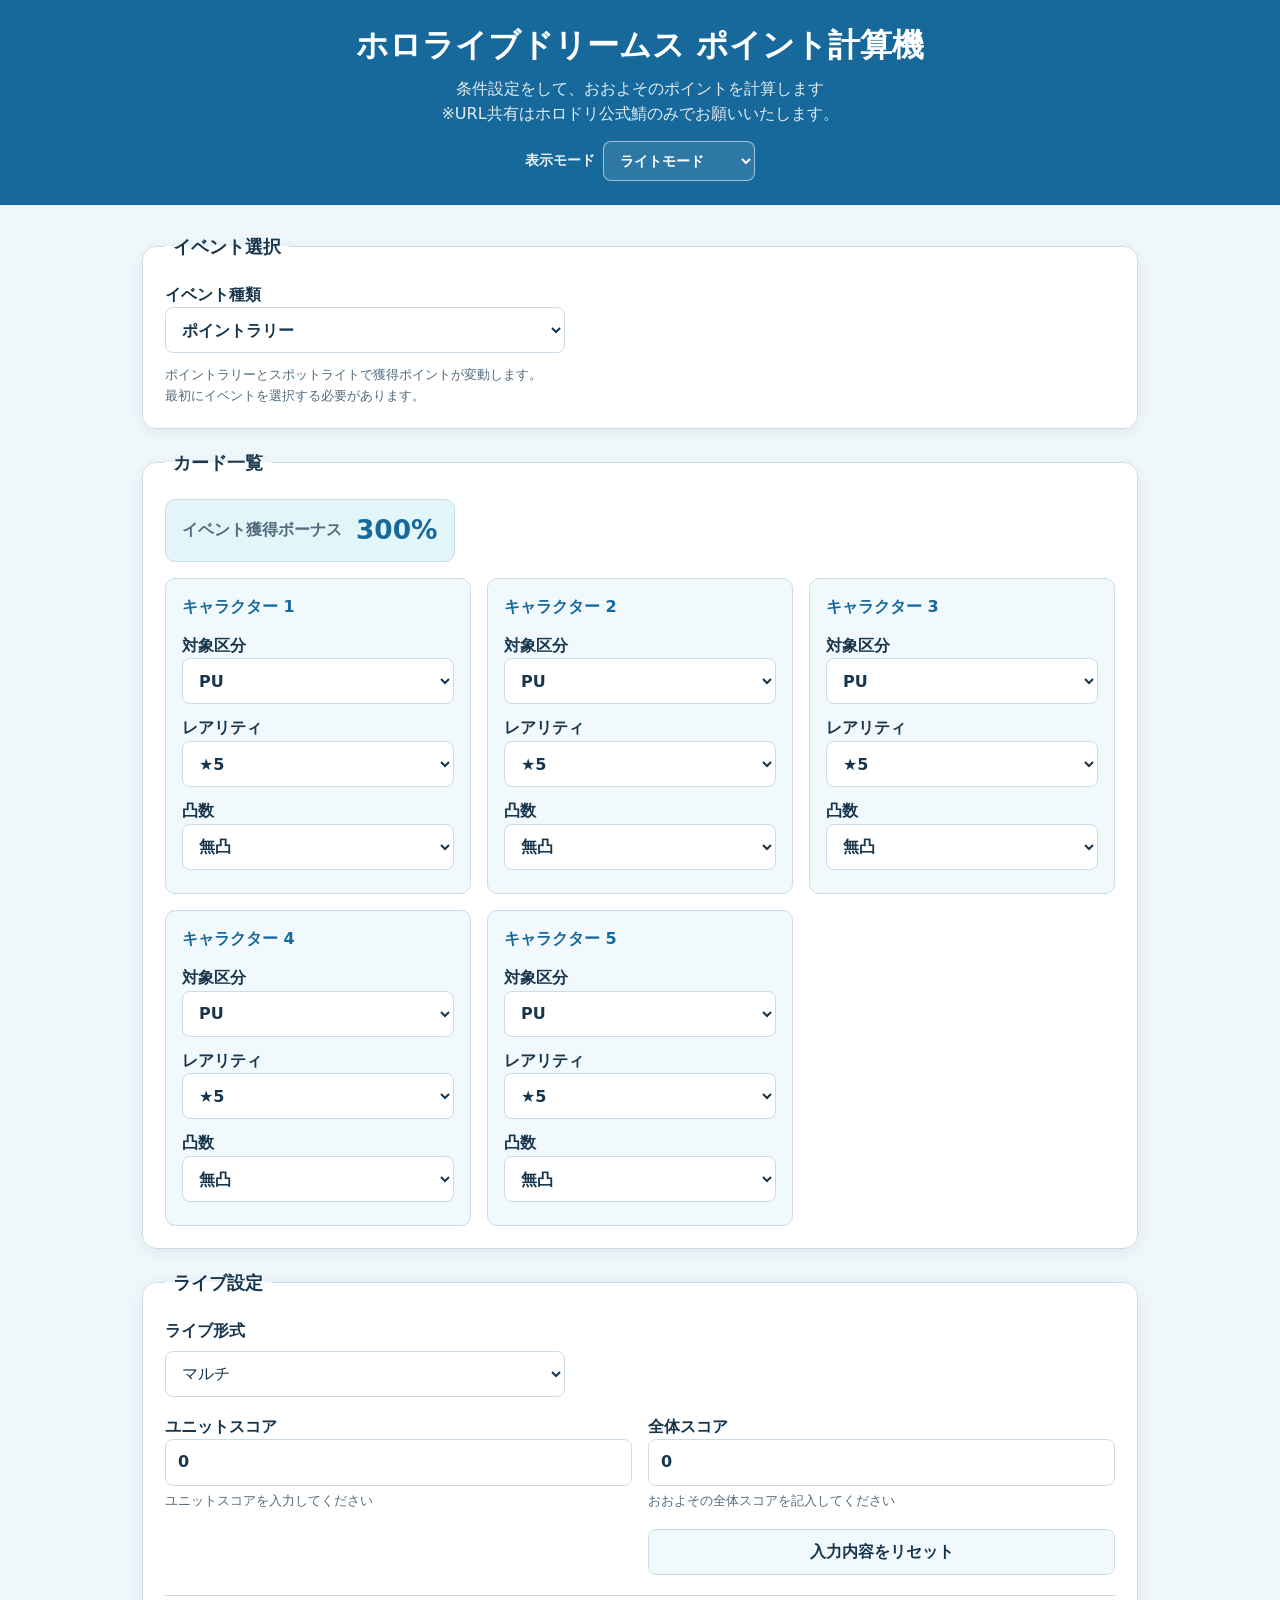
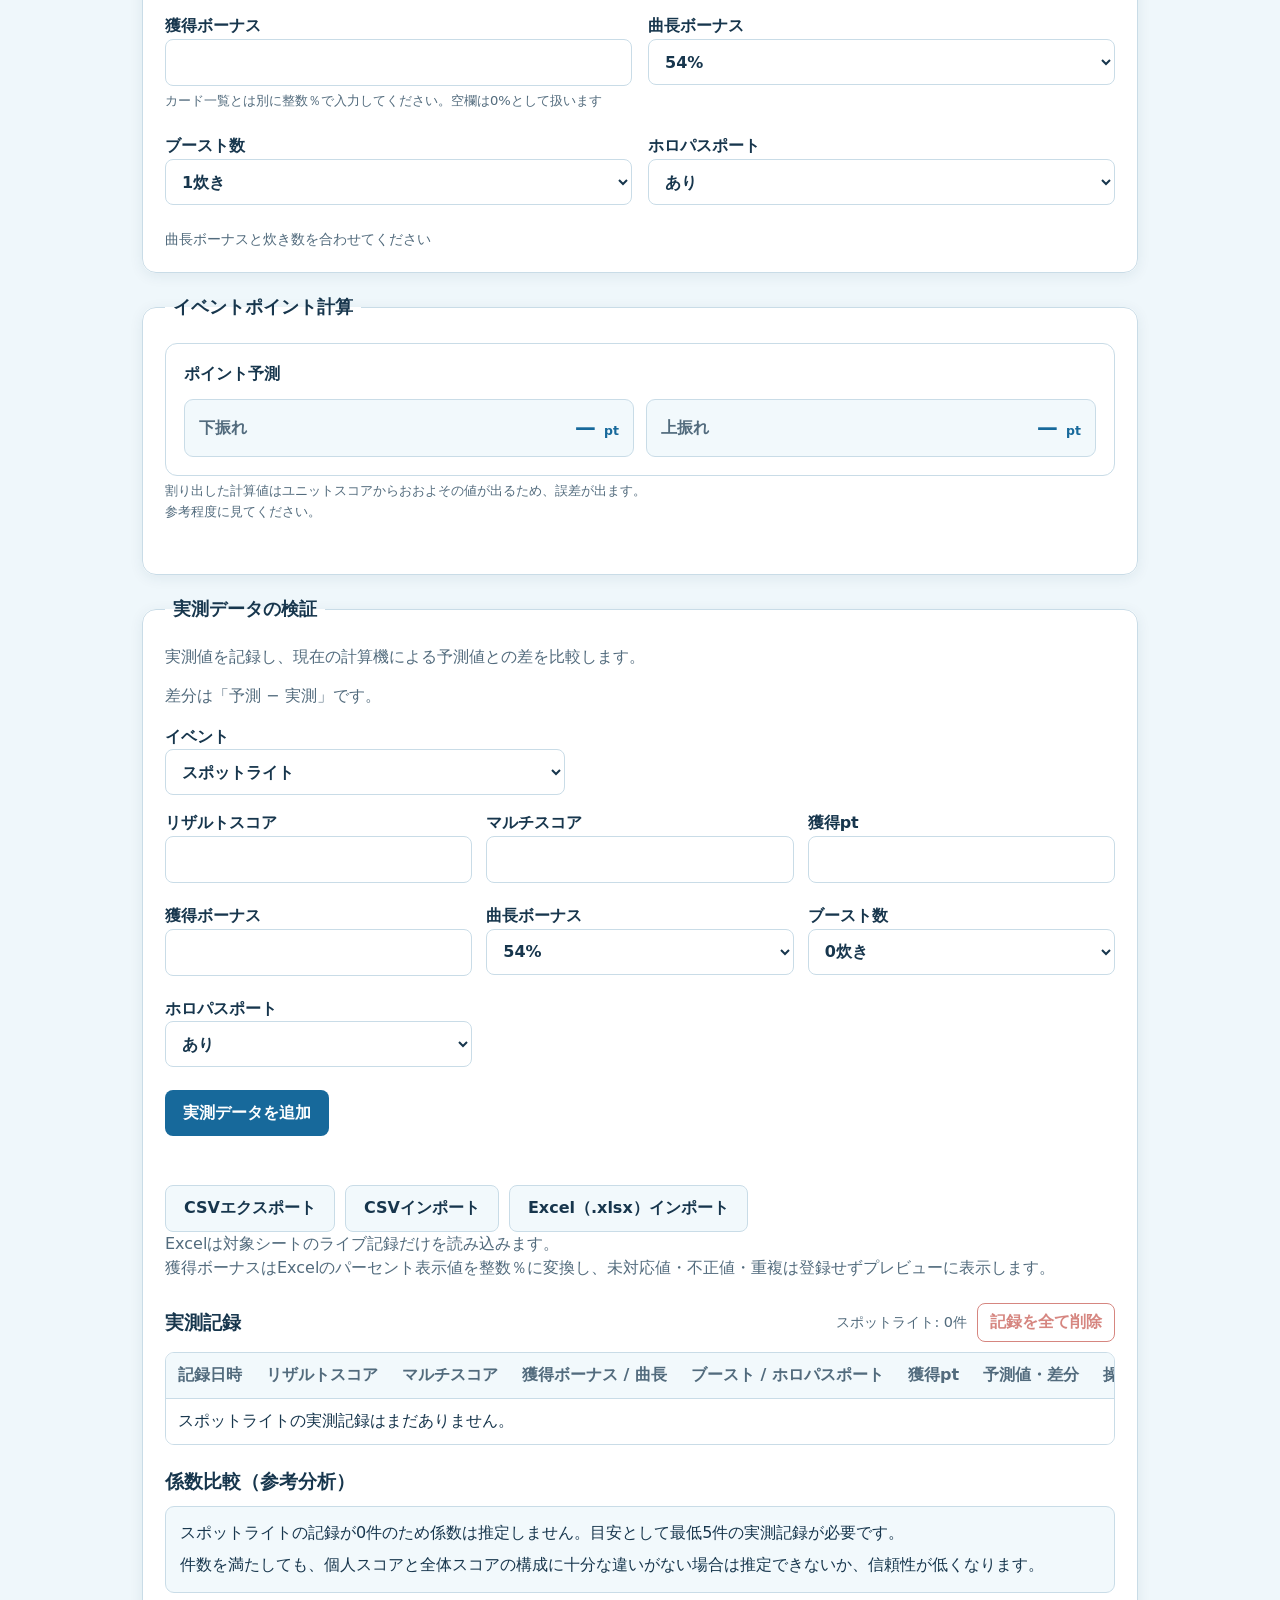
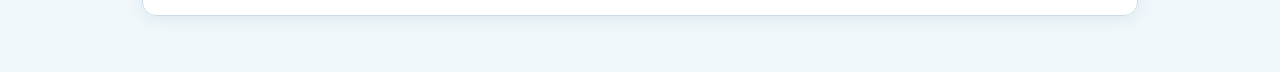
==== commit e437f887: "Show two unit-score prediction ranges" ====
--- a/index.html
+++ b/index.html
@@ -65,9 +65,9 @@
 
       <div class="score-settings-group">
         <label for="unit-score">
-          リザルトスコア
+          ユニットスコア
           <input id="unit-score" type="text" inputmode="numeric" pattern="[0-9]*" value="0" autocomplete="off">
-          <span class="field-help">おおよそのリザルトスコアを入力してください</span>
+          <span class="field-help">ユニットスコアを入力してください</span>
         </label>
         <div id="multi-score-field" class="multi-score-group" hidden>
           <label for="multi-score">
@@ -118,20 +118,12 @@
         <h3>ポイント予測</h3>
         <div class="range-results-grid">
           <div class="range-result">
-            <span>手動下振れ</span>
-            <strong><output id="manual-low-result">—</output><small> pt</small></strong>
+            <span>下振れ</span>
+            <strong><output id="low-result">—</output><small> pt</small></strong>
           </div>
           <div class="range-result">
-            <span>手動上振れ</span>
-            <strong><output id="manual-high-result">—</output><small> pt</small></strong>
-          </div>
-          <div class="range-result">
-            <span>オート下振れ</span>
-            <strong><output id="auto-low-result">—</output><small> pt</small></strong>
-          </div>
-          <div class="range-result">
-            <span>オート上振れ</span>
-            <strong><output id="auto-high-result">—</output><small> pt</small></strong>
+            <span>上振れ</span>
+            <strong><output id="high-result">—</output><small> pt</small></strong>
           </div>
         </div>
       </div>
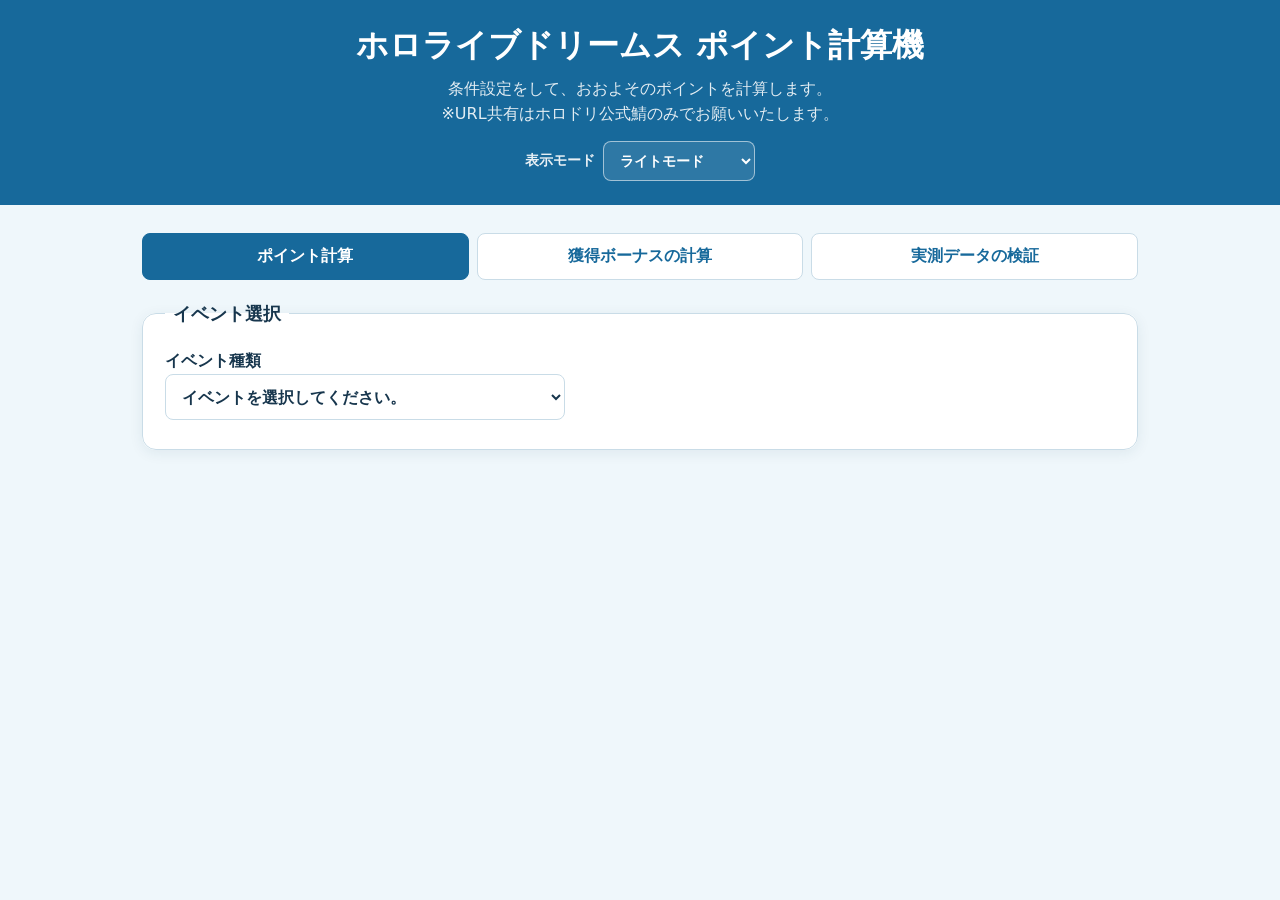
==== commit 61095d2e: "Implement calculator page navigation and input formatting Co-authored-by: Copilot <223556219+Copilot" ====
--- a/index.html
+++ b/index.html
@@ -14,7 +14,7 @@
   <header class="site-header">
     <div class="header-copy">
       <h1>ホロライブドリームス ポイント計算機</h1>
-      <p>条件設定をして、おおよそのポイントを計算します<br>※URL共有はホロドリ公式鯖のみでお願いいたします。</p>
+      <p>条件設定をして、おおよそのポイントを計算します。<br>※URL共有はホロドリ公式鯖のみでお願いいたします。</p>
     </div>
     <label class="theme-control" for="theme-mode">
       <span>表示モード</span>
@@ -28,110 +28,187 @@
   <main class="calculator">
     <p id="storage-error" class="storage-error" role="alert" hidden></p>
 
-    <fieldset class="event-settings">
-      <legend>イベント選択</legend>
-      <div class="event-controls">
-        <label class="event-type-control" for="event-mode">
-          イベント種類
-          <select id="event-mode">
-            <option value="rally">ポイントラリー</option>
-            <option value="spotlight">スポットライト</option>
-          </select>
-        </label>
+    <nav class="page-tabs" aria-label="ページ切り替え" role="tablist">
+      <button class="page-tab is-active" id="points-tab" type="button" role="tab" aria-selected="true" aria-controls="points-page" data-page="points">
+        <span class="page-tab-label-desktop">ポイント計算</span>
+        <span class="page-tab-label-mobile">pt計算</span>
+      </button>
+      <button class="page-tab" id="bonus-tab" type="button" role="tab" aria-selected="false" aria-controls="bonus-page" data-page="bonus">
+        <span class="page-tab-label-desktop">獲得ボーナスの計算</span>
+        <span class="page-tab-label-mobile">獲得ボナ計算</span>
+      </button>
+      <button class="page-tab" id="validation-tab" type="button" role="tab" aria-selected="false" aria-controls="validation-page" data-page="validation">
+        <span class="page-tab-label-desktop">実測データの検証</span>
+        <span class="page-tab-label-mobile">検証</span>
+      </button>
+    </nav>
+
+    <section class="page-panel" id="points-page" role="tabpanel" aria-labelledby="points-tab" data-page-panel="points">
+      <fieldset class="event-settings">
+        <legend>イベント選択</legend>
+        <div class="event-controls">
+          <label class="event-type-control" for="event-mode">
+            イベント種類
+            <select id="event-mode">
+              <option value="">イベントを選択してください。</option>
+              <option value="rally">ポイントラリー</option>
+              <option value="spotlight">スコアアタック</option>
+            </select>
+          </label>
+        </div>
+      </fieldset>
+
+      <div id="point-content" hidden>
+        <fieldset class="live-settings">
+          <legend>ライブ設定</legend>
+          <div class="live-format form-field">
+            <label for="live-mode">ライブ形式</label>
+            <select id="live-mode">
+              <option value="solo">ソロ</option>
+              <option value="multi" selected>マルチ</option>
+            </select>
+          </div>
+
+          <div class="score-settings-group">
+            <label for="unit-score">
+              ユニットスコア
+              <input id="unit-score" type="text" inputmode="numeric" pattern="[0-9,]*" value="0" autocomplete="off">
+              <span class="field-help">おおよそのユニットスコアを入力してください。</span>
+            </label>
+            <div id="multi-score-field" class="multi-score-group" hidden>
+              <label for="multi-score-rank">
+                全体スコア
+                <div class="multi-score-select-wrap">
+                  <select id="multi-score-rank">
+                    <option value="S+9">S+9（2500万）</option>
+                    <option value="S+8">S+8（2250万）</option>
+                    <option value="S+7">S+7（2000万）</option>
+                    <option value="S+6">S+6（1750万）</option>
+                    <option value="S+5">S+5（1500万）</option>
+                    <option value="S+4">S+4（1250万）</option>
+                    <option value="S+3">S+3（1000万）</option>
+                    <option value="S+2">S+2（750万）</option>
+                    <option value="custom" selected>任意の数値を入力</option>
+                  </select>
+                  <input id="multi-score" class="multi-score-custom-input" type="text" inputmode="numeric" pattern="[0-9,]*" value="" placeholder="任意の数値を入力してください" aria-label="任意の全体スコア" autocomplete="off" hidden>
+                </div>
+                <span id="multi-score-help" class="field-help" hidden>おおよその全体スコアを入力してください。</span>
+              </label>
+            </div>
+          </div>
+
+          <div class="bonus-settings-group">
+            <label for="bonus-percent">
+              獲得ボーナス
+              <input id="bonus-percent" type="text" inputmode="numeric" pattern="[0-9,]*" value="" autocomplete="off">
+            </label>
+            <label for="song-rate">
+              曲長ボーナス
+              <select id="song-rate"></select>
+            </label>
+            <label for="boost-count">
+              ブースト数
+              <select id="boost-count">
+                <option value="0">0炊き</option>
+                <option value="1" selected>1炊き</option>
+                <option value="2">2炊き</option>
+                <option value="3">3炊き</option>
+                <option value="5">5炊き</option>
+                <option value="10">10炊き</option>
+              </select>
+            </label>
+            <label for="holopass">
+              ホロパスポート
+              <select id="holopass">
+                <option value="1">なし</option>
+                <option value="2" selected>あり</option>
+              </select>
+            </label>
+            <p class="field-help bonus-note">曲長ボーナスと炊き数を合わせてください。</p>
+          </div>
+        </fieldset>
+
+        <fieldset class="calculation-settings">
+          <legend>イベントポイント計算</legend>
+          <output id="point-result" hidden>—</output>
+          <div class="range-results" aria-label="ポイント予測">
+            <h3>ポイント予測</h3>
+            <div class="range-results-grid">
+              <div class="range-result">
+                <span>下振れ</span>
+                <strong><output id="low-result">—</output><small> pt</small></strong>
+              </div>
+              <div class="range-result">
+                <span>上振れ</span>
+                <strong><output id="high-result">—</output><small> pt</small></strong>
+              </div>
+            </div>
+          </div>
+          <p class="field-help point-prediction-help">割り出した計算値はユニットスコアからおおよその値が出るため、誤差が出ます。<br>参考程度に見てください。</p>
+          <p id="point-error" class="point-error" role="alert"></p>
+        </fieldset>
+
+        <fieldset class="calculation-settings live-count-settings">
+          <legend>ライブ回数計算</legend>
+          <label for="target-score">
+            希望スコア
+            <input id="target-score" type="text" inputmode="numeric" pattern="[0-9,]*" value="" autocomplete="off">
+          </label>
+          <div class="formation-summary live-count-result" aria-live="polite">
+            <span>ライブ回数</span>
+            <strong><output id="live-count-result">—</output></strong>
+          </div>
+          <p class="field-help live-count-note">±5回ほど誤差が出ている可能性があります。<br>おおよその目安で調整してください。</p>
+          <p id="live-count-error" class="point-error" role="alert"></p>
+        </fieldset>
       </div>
-      <p class="field-help event-type-help">ポイントラリーとスポットライトで獲得ポイントが変動します。<br>最初にイベントを選択する必要があります。</p>
-    </fieldset>
-
-    <fieldset class="team-settings">
-      <legend>カード一覧</legend>
-      <div class="card-list-summary">
-        <div class="formation-summary" aria-live="polite">
-          <span>イベント獲得ボーナス</span>
-          <strong id="formation-bonus">0%</strong>
+    </section>
+
+    <section class="page-panel" id="bonus-page" role="tabpanel" aria-labelledby="bonus-tab" data-page-panel="bonus" hidden>
+      <fieldset class="event-settings">
+        <legend>イベント選択</legend>
+        <div class="event-controls">
+          <label class="event-type-control" for="bonus-event-mode">
+            イベント種類
+            <select id="bonus-event-mode">
+              <option value="">イベントを選択してください。</option>
+              <option value="rally">ポイントラリー</option>
+              <option value="spotlight">スコアアタック</option>
+            </select>
+          </label>
         </div>
+      </fieldset>
+      <div id="bonus-content" hidden>
+        <fieldset class="team-settings">
+          <div class="card-list-summary">
+            <div class="formation-summary" aria-live="polite">
+              <span>イベント獲得ボーナス</span>
+              <strong id="formation-bonus">0%</strong>
+            </div>
+          </div>
+          <div id="character-list" class="character-grid"></div>
+        </fieldset>
       </div>
-      <div id="character-list" class="character-grid"></div>
-    </fieldset>
-
-    <fieldset class="live-settings">
-      <legend>ライブ設定</legend>
-      <div class="live-format form-field">
-        <label for="live-mode">ライブ形式</label>
-        <select id="live-mode">
-          <option value="solo">ソロ</option>
-          <option value="multi" selected>マルチ</option>
-        </select>
+    </section>
+
+    <section class="page-panel" id="validation-page" role="tabpanel" aria-labelledby="validation-tab" data-page-panel="validation" hidden>
+      <fieldset class="event-settings">
+        <legend>イベント選択</legend>
+        <div class="event-controls">
+          <label class="event-type-control validation-event-control" for="validation-event-mode">
+            イベント種類
+            <select id="validation-event-mode">
+              <option value="">イベントを選択してください。</option>
+              <option value="rally">ポイントラリー</option>
+              <option value="spotlight">スコアアタック</option>
+            </select>
+          </label>
+        </div>
+      </fieldset>
+      <div id="validation-content" hidden>
+        <div id="spotlight-validation-root"></div>
       </div>
-
-      <div class="score-settings-group">
-        <label for="unit-score">
-          ユニットスコア
-          <input id="unit-score" type="text" inputmode="numeric" pattern="[0-9]*" value="0" autocomplete="off">
-          <span class="field-help">ユニットスコアを入力してください</span>
-        </label>
-        <div id="multi-score-field" class="multi-score-group" hidden>
-          <label for="multi-score">
-            全体スコア
-            <input id="multi-score" type="text" inputmode="numeric" pattern="[0-9]*" value="0" autocomplete="off">
-            <span class="field-help">おおよその全体スコアを記入してください</span>
-          </label>
-          <button id="reset-settings" class="reset-button" type="button">入力内容をリセット</button>
-        </div>
-      </div>
-
-      <div class="bonus-settings-group">
-        <label for="bonus-percent">
-          獲得ボーナス
-          <input id="bonus-percent" type="text" inputmode="numeric" pattern="[0-9]*" value="" autocomplete="off">
-          <span class="field-help">カード一覧とは別に整数％で入力してください。空欄は0%として扱います</span>
-        </label>
-        <label for="song-rate">
-          曲長ボーナス
-          <select id="song-rate"></select>
-        </label>
-        <label for="boost-count">
-          ブースト数
-          <select id="boost-count">
-            <option value="0">0炊き</option>
-            <option value="1" selected>1炊き</option>
-            <option value="2">2炊き</option>
-            <option value="3">3炊き</option>
-            <option value="5">5炊き</option>
-            <option value="10">10炊き</option>
-          </select>
-        </label>
-        <label for="holopass">
-          ホロパスポート
-          <select id="holopass">
-            <option value="1">なし</option>
-            <option value="2" selected>あり</option>
-          </select>
-        </label>
-        <p class="field-help bonus-note">曲長ボーナスと炊き数を合わせてください</p>
-      </div>
-    </fieldset>
-
-    <fieldset class="calculation-settings">
-      <legend>イベントポイント計算</legend>
-      <output id="point-result" hidden>—</output>
-      <div class="range-results" aria-label="ポイント予測">
-        <h3>ポイント予測</h3>
-        <div class="range-results-grid">
-          <div class="range-result">
-            <span>下振れ</span>
-            <strong><output id="low-result">—</output><small> pt</small></strong>
-          </div>
-          <div class="range-result">
-            <span>上振れ</span>
-            <strong><output id="high-result">—</output><small> pt</small></strong>
-          </div>
-        </div>
-      </div>
-      <p class="field-help point-prediction-help">割り出した計算値はユニットスコアからおおよその値が出るため、誤差が出ます。<br>参考程度に見てください。</p>
-      <p id="point-error" class="point-error" role="alert"></p>
-    </fieldset>
-
-    <div id="spotlight-validation-root"></div>
+    </section>
   </main>
   <script src="script.js"></script>
   <script src="xlsx-import.js"></script>
--- a/style.css
+++ b/style.css
@@ -112,6 +112,37 @@
   padding: 0 22px;
 }
 
+.page-tabs {
+  display: grid;
+  grid-template-columns: repeat(3, minmax(0, 1fr));
+  gap: 8px;
+  margin-bottom: 20px;
+}
+
+.page-tab {
+  min-width: 0;
+  padding: 10px 12px;
+  border: 1px solid var(--border);
+  background: var(--surface);
+  color: var(--primary);
+  font-size: clamp(0.82rem, 1.4vw, 1rem);
+  white-space: nowrap;
+}
+
+.page-tab:hover:not(.is-active) {
+  background: var(--accent-soft);
+}
+
+.page-tab.is-active {
+  border-color: var(--primary);
+  background: var(--primary);
+  color: #ffffff;
+}
+
+.page-tab-label-mobile {
+  display: none;
+}
+
 fieldset {
   min-width: 0;
   margin: 0 0 20px;
@@ -236,6 +267,32 @@
   font-size: 1.65rem;
 }
 
+.live-count-result {
+  margin-top: 12px;
+}
+
+.multi-score-select-wrap {
+  position: relative;
+}
+
+#unit-score,
+#multi-score-rank {
+  height: 47px;
+}
+
+.multi-score-custom-input:not([hidden]) {
+  position: absolute;
+  top: 0;
+  left: 0;
+  z-index: 1;
+  width: calc(100% - 42px);
+  height: 47px;
+  padding: 10px 12px;
+  border-right: 0;
+  border-radius: 8px 0 0 8px;
+  font-size: clamp(0.75rem, 4vw, 1rem);
+}
+
 .section-description {
   margin: 0;
   color: var(--muted);
@@ -300,19 +357,12 @@
   font-weight: 400;
 }
 
+.live-count-note {
+  margin: 4px 0 0;
+}
+
 [hidden] {
   display: none !important;
-}
-
-.reset-button {
-  width: 100%;
-  background: var(--surface-muted);
-  color: var(--text);
-  border: 1px solid var(--border);
-}
-
-.reset-button:hover {
-  background: var(--accent-soft);
 }
 
 .bonus-settings-group {
@@ -327,7 +377,6 @@
 .bonus-note {
   grid-column: 1 / -1;
   margin: 0;
-  font-size: 0.9rem;
 }
 
 .point-error {
@@ -335,6 +384,10 @@
   margin: 8px 0 0;
   color: var(--danger);
   text-align: center;
+}
+
+.point-error:empty {
+  display: none;
 }
 
 .range-results {
@@ -394,6 +447,14 @@
   color: var(--muted);
 }
 
+.validation-description {
+  margin-bottom: 0;
+}
+
+.validation-description + .validation-note {
+  margin-bottom: 8px;
+}
+
 .validation-event-control {
   max-width: 400px;
   margin: 16px 0;
@@ -712,6 +773,25 @@
     padding: 0 14px;
   }
 
+  .page-tabs {
+    gap: 5px;
+    margin-bottom: 16px;
+  }
+
+  .page-tab {
+    min-height: 42px;
+    padding: 8px 4px;
+    font-size: clamp(0.68rem, 3.2vw, 0.82rem);
+  }
+
+  .page-tab-label-desktop {
+    display: none;
+  }
+
+  .page-tab-label-mobile {
+    display: inline;
+  }
+
   fieldset {
     margin-bottom: 16px;
     padding: 17px;
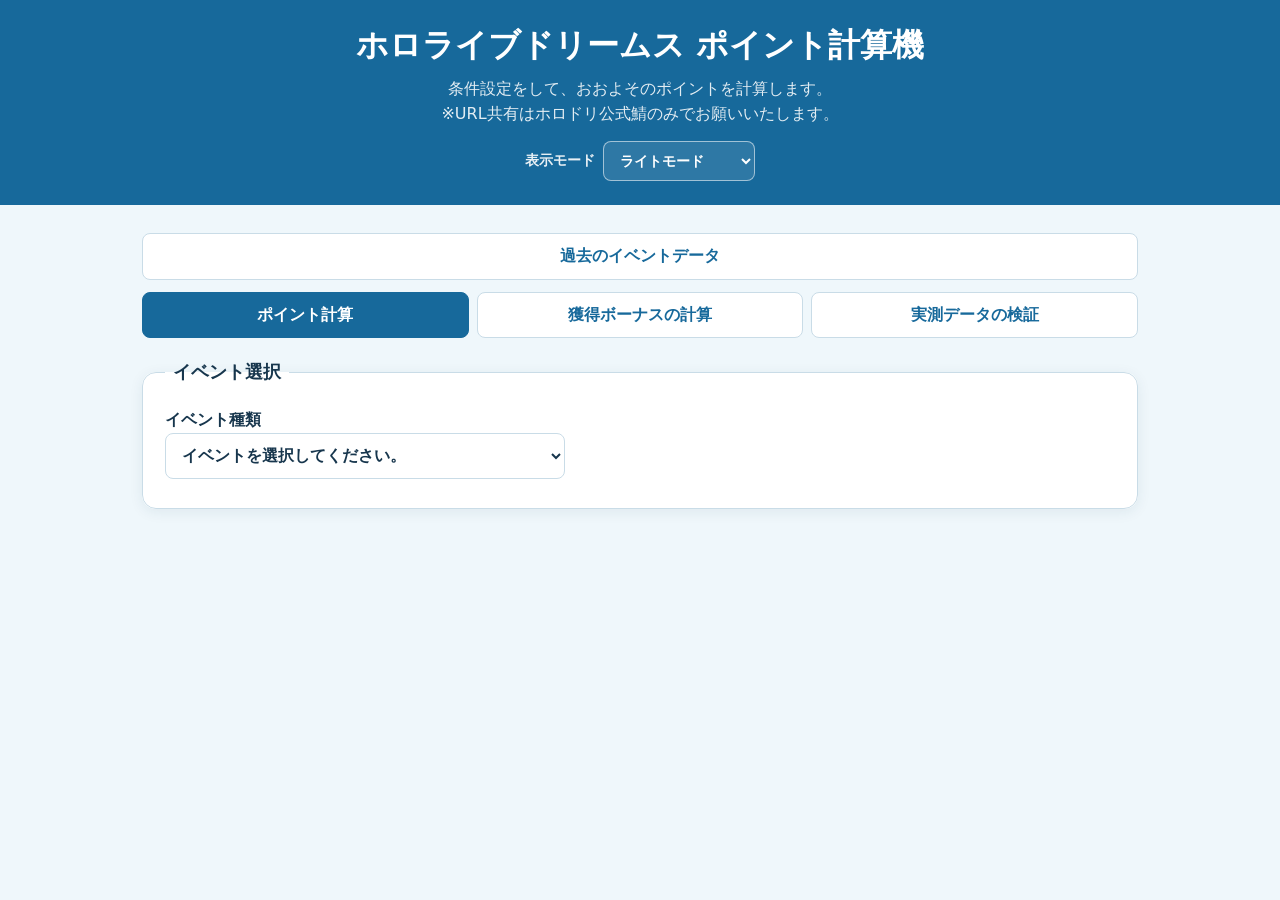
==== commit 9aba3405: "過去のイベントデータページと計算機能の更新 Co-authored-by: Copilot <223556219+Copilot@users.noreply.github.com>" ====
--- a/index.html
+++ b/index.html
@@ -26,6 +26,10 @@
   </header>
 
   <main class="calculator">
+    <nav class="site-page-tabs site-page-tabs-calculator" aria-label="ページ切り替え">
+      <a class="site-page-tab" href="history.html">過去のイベントデータ</a>
+    </nav>
+
     <p id="storage-error" class="storage-error" role="alert" hidden></p>
 
     <nav class="page-tabs" aria-label="ページ切り替え" role="tablist">
@@ -52,7 +56,7 @@
             <select id="event-mode">
               <option value="">イベントを選択してください。</option>
               <option value="rally">ポイントラリー</option>
-              <option value="spotlight">スコアアタック</option>
+              <option value="spotlight">スポットライト</option>
             </select>
           </label>
         </div>
@@ -74,6 +78,7 @@
               ユニットスコア
               <input id="unit-score" type="text" inputmode="numeric" pattern="[0-9,]*" value="0" autocomplete="off">
               <span class="field-help">おおよそのユニットスコアを入力してください。</span>
+              <span class="field-help">楽曲スコアではなく、素スコアで入力してください。</span>
             </label>
             <div id="multi-score-field" class="multi-score-group" hidden>
               <label for="multi-score-rank">
@@ -134,9 +139,12 @@
           <div class="range-results" aria-label="ポイント予測">
             <h3>ポイント予測</h3>
             <div class="range-results-grid">
-              <div class="range-result">
-                <span>下振れ</span>
-                <strong><output id="low-result">—</output><small> pt</small></strong>
+              <div class="range-result-column">
+                <div class="range-result">
+                  <span>下振れ</span>
+                  <strong><output id="low-result">—</output><small> pt</small></strong>
+                </div>
+                <p class="field-help low-live-count-note">※下振れ時の最大回数：<output id="low-live-count-result">—</output>回</p>
               </div>
               <div class="range-result">
                 <span>上振れ</span>
@@ -173,7 +181,7 @@
             <select id="bonus-event-mode">
               <option value="">イベントを選択してください。</option>
               <option value="rally">ポイントラリー</option>
-              <option value="spotlight">スコアアタック</option>
+              <option value="spotlight">スポットライト</option>
             </select>
           </label>
         </div>
@@ -200,7 +208,7 @@
             <select id="validation-event-mode">
               <option value="">イベントを選択してください。</option>
               <option value="rally">ポイントラリー</option>
-              <option value="spotlight">スコアアタック</option>
+              <option value="spotlight">スポットライト</option>
             </select>
           </label>
         </div>
--- a/style.css
+++ b/style.css
@@ -14,6 +14,7 @@
   --result-bg: #e6f7fb;
   --header-bg: #17699b;
   --danger: #b42318;
+  --low-count-note: #8f3f46;
   --shadow: 0 3px 14px rgb(22 66 91 / 8%);
 }
 
@@ -45,6 +46,7 @@
   --result-bg: #173947;
   --header-bg: #143b55;
   --danger: #ff9a91;
+  --low-count-note: #d58b8b;
   --shadow: 0 3px 16px rgb(0 0 0 / 20%);
 }
 
@@ -77,6 +79,47 @@
   max-width: 680px;
   margin: 10px auto 0;
   color: rgb(255 255 255 / 88%);
+}
+
+.site-page-tabs {
+  display: grid;
+  gap: 8px;
+  margin-bottom: 12px;
+}
+
+.site-page-tabs-calculator {
+  grid-template-columns: minmax(0, 1fr);
+}
+
+.site-page-tabs-history {
+  grid-template-columns: repeat(3, minmax(0, 1fr));
+}
+
+.site-page-tab {
+  display: block;
+  min-width: 0;
+  min-height: 46px;
+  padding: 10px 12px;
+  border: 1px solid var(--border);
+  border-radius: 8px;
+  background: var(--surface);
+  color: var(--primary);
+  font: inherit;
+  font-weight: 650;
+  text-align: center;
+  text-decoration: none;
+  white-space: nowrap;
+}
+
+.site-page-tab:hover:not(.is-active):not([aria-current="page"]) {
+  background: var(--accent-soft);
+}
+
+.site-page-tab.is-active,
+.site-page-tab[aria-current="page"] {
+  border-color: var(--primary);
+  background: var(--primary);
+  color: #ffffff;
 }
 
 .theme-control {
@@ -271,6 +314,11 @@
   margin-top: 12px;
 }
 
+.field-help.low-live-count-note {
+  margin: 6px 0 0;
+  color: var(--low-count-note);
+}
+
 .multi-score-select-wrap {
   position: relative;
 }
@@ -406,7 +454,12 @@
 .range-results-grid {
   display: grid;
   grid-template-columns: repeat(2, minmax(0, 1fr));
+  align-items: start;
   gap: 12px;
+}
+
+.range-result-column {
+  min-width: 0;
 }
 
 .range-result {
@@ -778,6 +831,21 @@
     margin-bottom: 16px;
   }
 
+  .site-page-tabs {
+    gap: 5px;
+  }
+
+  .site-page-tab {
+    display: flex;
+    min-height: 42px;
+    align-items: center;
+    justify-content: center;
+    padding: 8px 4px;
+    font-size: clamp(0.68rem, 3.2vw, 0.82rem);
+    line-height: 1.3;
+    white-space: normal;
+  }
+
   .page-tab {
     min-height: 42px;
     padding: 8px 4px;
